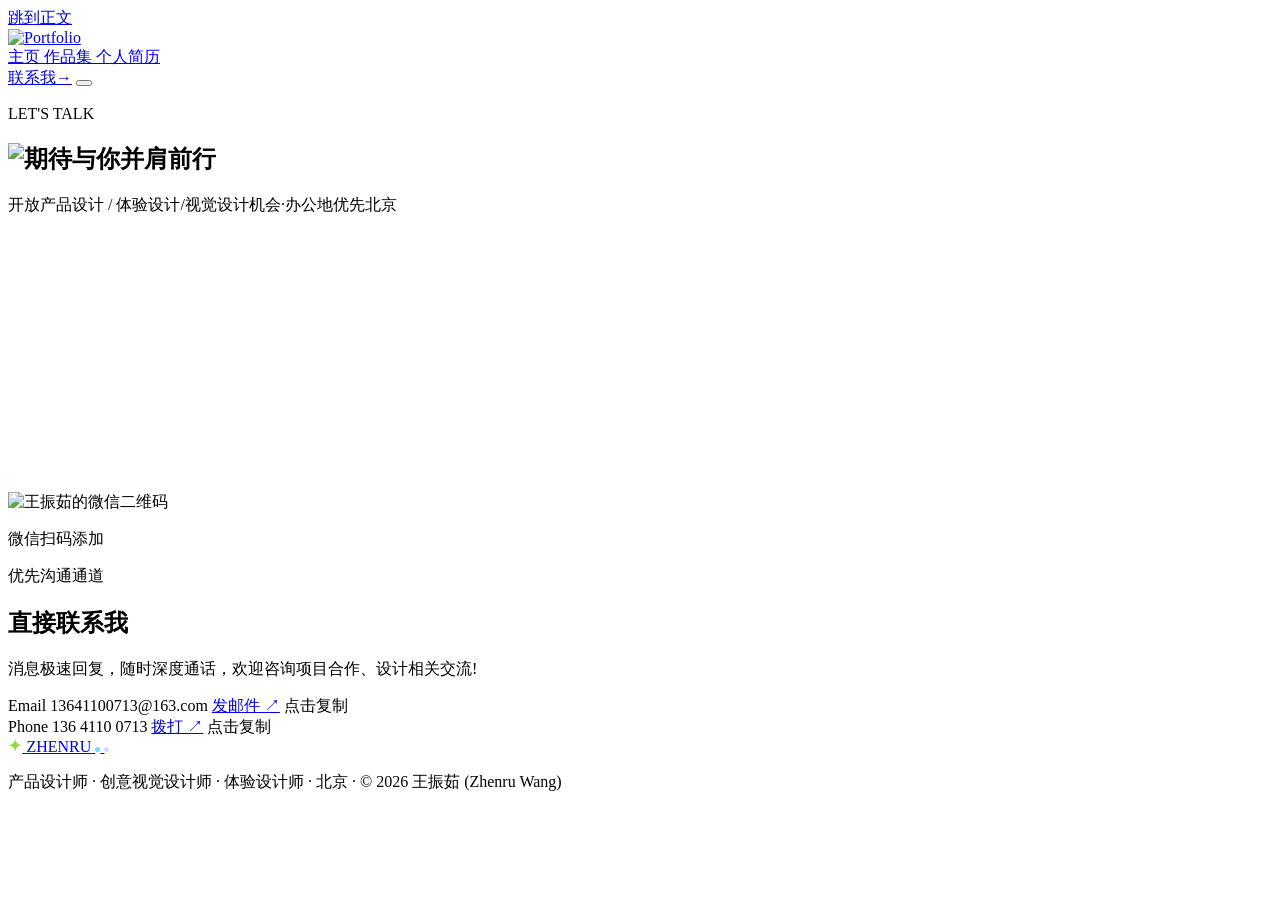
==== contact/index.html @ 7d630ce3 "Deploy personal portfolio site for GitHub Pages. Co-authored-by: 王振茹 <zhenruwang0713@users.noreply.g" ====
<!DOCTYPE html><html lang="zh-CN"> <head><meta charset="utf-8"><meta name="viewport" content="width=device-width, initial-scale=1"><title>联系我 · 王振茹 · 设计作品集</title><meta name="description" content="直接联系我 —— 开放产品设计 / 体验设计/视觉设计机会 · 办公地优先北京"><meta name="author" content="王振茹 (Zhenru Wang)"><meta name="theme-color" content="#0F2E2E"><link rel="canonical" href="https://example.github.io/-wzr-portfolio/contact/"><link rel="icon" type="image/svg+xml" href="/-wzr-portfolio/favicon.svg"><meta property="og:type" content="website"><meta property="og:locale" content="zh_CN"><meta property="og:title" content="联系我 · 王振茹 · 设计作品集"><meta property="og:description" content="直接联系我 —— 开放产品设计 / 体验设计/视觉设计机会 · 办公地优先北京"><meta property="og:url" content="https://example.github.io/-wzr-portfolio/contact/"><meta name="twitter:card" content="summary"><meta name="twitter:title" content="联系我 · 王振茹 · 设计作品集"><meta name="twitter:description" content="直接联系我 —— 开放产品设计 / 体验设计/视觉设计机会 · 办公地优先北京"><style>@font-face{font-family:'Plus Jakarta Sans';src:url('/-wzr-portfolio/fonts/plus-jakarta-sans-400.woff2') format('woff2');font-weight:400;font-style:normal;font-display:swap;}@font-face{font-family:'Plus Jakarta Sans';src:url('/-wzr-portfolio/fonts/plus-jakarta-sans-500.woff2') format('woff2');font-weight:500;font-style:normal;font-display:swap;}@font-face{font-family:'Plus Jakarta Sans';src:url('/-wzr-portfolio/fonts/plus-jakarta-sans-600.woff2') format('woff2');font-weight:600;font-style:normal;font-display:swap;}@font-face{font-family:'Plus Jakarta Sans';src:url('/-wzr-portfolio/fonts/plus-jakarta-sans-700.woff2') format('woff2');font-weight:700;font-style:normal;font-display:swap;}@font-face{font-family:'Noto Sans SC';src:url('/-wzr-portfolio/fonts/noto-sans-sc-400.woff2') format('woff2');font-weight:400;font-style:normal;font-display:swap;}@font-face{font-family:'Noto Sans SC';src:url('/-wzr-portfolio/fonts/noto-sans-sc-500.woff2') format('woff2');font-weight:500;font-style:normal;font-display:swap;}@font-face{font-family:'Noto Sans SC';src:url('/-wzr-portfolio/fonts/noto-sans-sc-600.woff2') format('woff2');font-weight:600;font-style:normal;font-display:swap;}@font-face{font-family:'Noto Sans SC';src:url('/-wzr-portfolio/fonts/noto-sans-sc-700.woff2') format('woff2');font-weight:700;font-style:normal;font-display:swap;}@font-face{font-family:'Fredoka';src:url('/-wzr-portfolio/fonts/fredoka-600.woff2') format('woff2');font-weight:600;font-style:normal;font-display:swap;}@font-face{font-family:'Fredoka';src:url('/-wzr-portfolio/fonts/fredoka-700.woff2') format('woff2');font-weight:700;font-style:normal;font-display:swap;}@font-face{font-family:'ZCOOL KuaiLe';src:url('/-wzr-portfolio/fonts/zcool-kuaile-400.woff2') format('woff2');font-weight:400;font-style:normal;font-display:swap;}@font-face{font-family:'Long Cang';src:url('/-wzr-portfolio/fonts/long-cang-400.woff2') format('woff2');font-weight:400;font-style:normal;font-display:swap;}</style><link rel="stylesheet" href="/-wzr-portfolio/_astro/contact.BLaqrDSW.css"></head> <body data-page="contact">  <a class="skip" href="#main">跳到正文</a> <header class="nav" id="top"> <div class="nav__inner"> <a class="nav__logo" href="/-wzr-portfolio/#home" aria-label="Portfolio · 回到主页"> <img src="/-wzr-portfolio/assets/logo-portfolio.svg" alt="Portfolio" width="169" height="46"> </a> <nav class="nav__links" aria-label="主导航"> <a href="/-wzr-portfolio/#home"> 主页 </a><a href="/-wzr-portfolio/#contents"> 作品集 </a><a href="/-wzr-portfolio/resume/"> 个人简历 </a> </nav> <a class="btn btn--lime nav__cta" href="/-wzr-portfolio/contact/"><span>联系我</span><span class="btn__arrow" aria-hidden="true">→</span></a> <button class="nav__toggle" type="button" aria-expanded="false" aria-controls="mobile-menu" aria-label="打开菜单"> <span></span><span></span> </button> </div> <div class="nav__mobile" id="mobile-menu" hidden> <a href="/-wzr-portfolio/#home">主页</a><a href="/-wzr-portfolio/#contents">作品集</a><a href="/-wzr-portfolio/resume/">个人简历</a> <a href="/-wzr-portfolio/contact/" class="nav__mobile-cta">联系我 →</a> </div> </header> <main id="main">  <section class="aurora contact contact-page" aria-labelledby="contact-title"> <div class="wrap center contact-page__head"> <p class="eyebrow eyebrow--caps">LET&#39;S TALK</p> <h1 class="lettering lettering--together lettering--cjk lettering--img"><img src="/-wzr-portfolio/assets/title-lets-talk.svg" alt="期待与你并肩前行" class="lettering__img" width="516" height="240" decoding="async"></h1> <p class="closing__note">开放产品设计 / 体验设计/视觉设计机会<span class="sep-dot">·</span>办公地优先北京</p> </div> <div class="wrap contact__grid"> <div class="qr-card" id="qr"> <span class="qr-card__bubble qr-card__bubble--a" aria-hidden="true"></span> <span class="qr-card__bubble qr-card__bubble--b" aria-hidden="true"></span> <span class="deco-layer" aria-hidden="true"><svg class="deco px" style="left:86%;top:5%;width:16em;height:16em;color:#ffffff;transform:rotate(0deg)" viewBox="0 0 100 100" aria-hidden="true" focusable="false">   <path d="M50 2 C54 34 66 46 98 50 C66 54 54 66 50 98 C46 66 34 54 2 50 C34 46 46 34 50 2Z" fill="currentColor"></path>    </svg></span> <div class="qr-card__code has-img"> <img src="/-wzr-portfolio/assets/wechat-qr.png" alt="王振茹的微信二维码" width="193" height="193" loading="lazy"> </div> <p class="qr-card__title">微信扫码添加</p> <p class="qr-card__note">优先沟通通道</p> </div> <div class="contact-card"> <h2 id="contact-title">直接联系我</h2> <p class="contact-card__desc">消息极速回复，随时深度通话，欢迎咨询项目合作、设计相关交流!</p> <div class="contact-row contact-row--email" role="button" tabindex="0" data-copy="13641100713@163.com" data-toast="已复制邮箱" aria-label="复制邮箱 13641100713@163.com"> <span class="contact-row__label">Email</span> <span class="contact-row__value">13641100713@163.com</span> <a class="contact-row__alt" href="mailto:13641100713@163.com" aria-label="用邮件 App 发邮件">发邮件 ↗</a> <span class="contact-row__hint" aria-hidden="true">点击复制</span> </div> <div class="contact-row contact-row--phone" role="button" tabindex="0" data-copy="136 4110 0713" data-toast="已复制电话" aria-label="复制电话 136 4110 0713"> <span class="contact-row__label">Phone</span> <span class="contact-row__value">136 4110 0713</span> <a class="contact-row__alt" href="tel:13641100713" aria-label="拨打电话">拨打 ↗</a> <span class="contact-row__hint" aria-hidden="true">点击复制</span> </div> </div> </div> </section>  </main> <footer class="footer"> <div class="wrap footer__inner"> <a class="footer__brand" href="#top" data-top aria-label="回到顶部"> <svg class="deco deco--inline" style="width:0.9em;height:0.9em;color:#8EDC3A;transform:rotate(0deg)" viewBox="0 0 100 100" aria-hidden="true" focusable="false">   <path d="M50 2 C54 34 66 46 98 50 C66 54 54 66 50 98 C46 66 34 54 2 50 C34 46 46 34 50 2Z" fill="currentColor"></path>    </svg> <span>ZHENRU</span> <svg class="deco deco--inline" style="width:0.32em;height:0.32em;color:#6FE0F0;transform:rotate(0deg)" viewBox="0 0 100 100" aria-hidden="true" focusable="false">      <circle cx="50" cy="50" r="50" fill="currentColor"></circle> </svg> <svg class="deco deco--inline" style="width:0.32em;height:0.32em;color:#C6E0FF;transform:rotate(0deg)" viewBox="0 0 100 100" aria-hidden="true" focusable="false">      <circle cx="50" cy="50" r="50" fill="currentColor"></circle> </svg> </a> <p class="footer__roles">产品设计师 · 创意视觉设计师 · 体验设计师 · 北京 · © 2026 王振茹 (Zhenru Wang)</p> </div> </footer> <div class="toast" role="status" aria-live="polite" hidden>即将上线，敬请期待 ✦</div> <script type="module" src="/-wzr-portfolio/_astro/Page.astro_astro_type_script_index_0_lang.DzHEGkLb.js"></script>  </body></html>
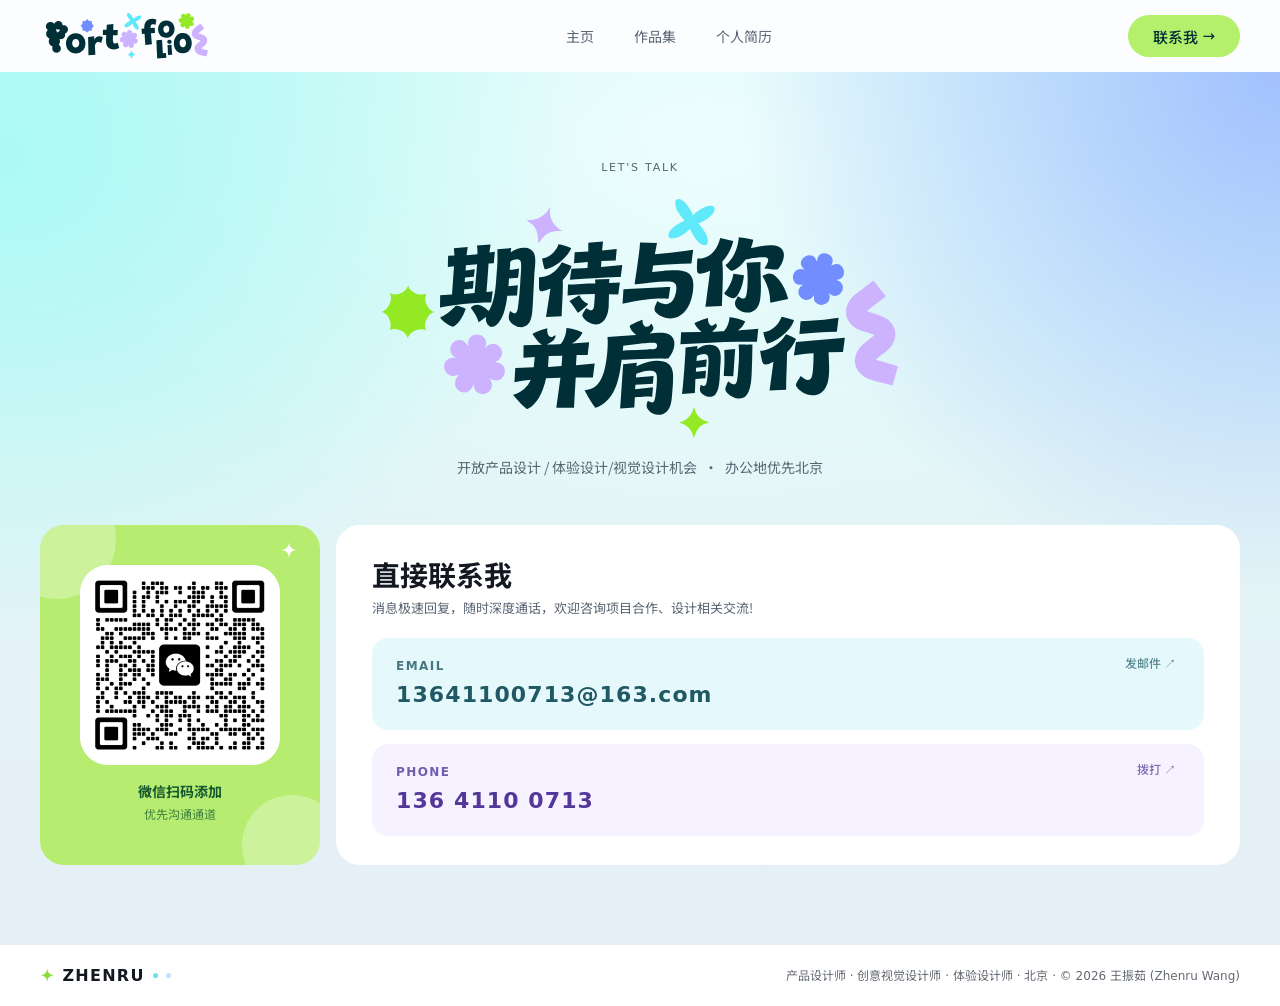
==== commit 39cc7b12: "Use relative links so the site opens at a domain root and on GitHub Pages. The pages were rooted at " ====
--- a/contact/index.html
+++ b/contact/index.html
@@ -1 +1,2 @@
-<!DOCTYPE html><html lang="zh-CN"> <head><meta charset="utf-8"><meta name="viewport" content="width=device-width, initial-scale=1"><title>联系我 · 王振茹 · 设计作品集</title><meta name="description" content="直接联系我 —— 开放产品设计 / 体验设计/视觉设计机会 · 办公地优先北京"><meta name="author" content="王振茹 (Zhenru Wang)"><meta name="theme-color" content="#0F2E2E"><link rel="canonical" href="https://example.github.io/-wzr-portfolio/contact/"><link rel="icon" type="image/svg+xml" href="/-wzr-portfolio/favicon.svg"><meta property="og:type" content="website"><meta property="og:locale" content="zh_CN"><meta property="og:title" content="联系我 · 王振茹 · 设计作品集"><meta property="og:description" content="直接联系我 —— 开放产品设计 / 体验设计/视觉设计机会 · 办公地优先北京"><meta property="og:url" content="https://example.github.io/-wzr-portfolio/contact/"><meta name="twitter:card" content="summary"><meta name="twitter:title" content="联系我 · 王振茹 · 设计作品集"><meta name="twitter:description" content="直接联系我 —— 开放产品设计 / 体验设计/视觉设计机会 · 办公地优先北京"><style>@font-face{font-family:'Plus Jakarta Sans';src:url('/-wzr-portfolio/fonts/plus-jakarta-sans-400.woff2') format('woff2');font-weight:400;font-style:normal;font-display:swap;}@font-face{font-family:'Plus Jakarta Sans';src:url('/-wzr-portfolio/fonts/plus-jakarta-sans-500.woff2') format('woff2');font-weight:500;font-style:normal;font-display:swap;}@font-face{font-family:'Plus Jakarta Sans';src:url('/-wzr-portfolio/fonts/plus-jakarta-sans-600.woff2') format('woff2');font-weight:600;font-style:normal;font-display:swap;}@font-face{font-family:'Plus Jakarta Sans';src:url('/-wzr-portfolio/fonts/plus-jakarta-sans-700.woff2') format('woff2');font-weight:700;font-style:normal;font-display:swap;}@font-face{font-family:'Noto Sans SC';src:url('/-wzr-portfolio/fonts/noto-sans-sc-400.woff2') format('woff2');font-weight:400;font-style:normal;font-display:swap;}@font-face{font-family:'Noto Sans SC';src:url('/-wzr-portfolio/fonts/noto-sans-sc-500.woff2') format('woff2');font-weight:500;font-style:normal;font-display:swap;}@font-face{font-family:'Noto Sans SC';src:url('/-wzr-portfolio/fonts/noto-sans-sc-600.woff2') format('woff2');font-weight:600;font-style:normal;font-display:swap;}@font-face{font-family:'Noto Sans SC';src:url('/-wzr-portfolio/fonts/noto-sans-sc-700.woff2') format('woff2');font-weight:700;font-style:normal;font-display:swap;}@font-face{font-family:'Fredoka';src:url('/-wzr-portfolio/fonts/fredoka-600.woff2') format('woff2');font-weight:600;font-style:normal;font-display:swap;}@font-face{font-family:'Fredoka';src:url('/-wzr-portfolio/fonts/fredoka-700.woff2') format('woff2');font-weight:700;font-style:normal;font-display:swap;}@font-face{font-family:'ZCOOL KuaiLe';src:url('/-wzr-portfolio/fonts/zcool-kuaile-400.woff2') format('woff2');font-weight:400;font-style:normal;font-display:swap;}@font-face{font-family:'Long Cang';src:url('/-wzr-portfolio/fonts/long-cang-400.woff2') format('woff2');font-weight:400;font-style:normal;font-display:swap;}</style><link rel="stylesheet" href="/-wzr-portfolio/_astro/contact.BLaqrDSW.css"></head> <body data-page="contact">  <a class="skip" href="#main">跳到正文</a> <header class="nav" id="top"> <div class="nav__inner"> <a class="nav__logo" href="/-wzr-portfolio/#home" aria-label="Portfolio · 回到主页"> <img src="/-wzr-portfolio/assets/logo-portfolio.svg" alt="Portfolio" width="169" height="46"> </a> <nav class="nav__links" aria-label="主导航"> <a href="/-wzr-portfolio/#home"> 主页 </a><a href="/-wzr-portfolio/#contents"> 作品集 </a><a href="/-wzr-portfolio/resume/"> 个人简历 </a> </nav> <a class="btn btn--lime nav__cta" href="/-wzr-portfolio/contact/"><span>联系我</span><span class="btn__arrow" aria-hidden="true">→</span></a> <button class="nav__toggle" type="button" aria-expanded="false" aria-controls="mobile-menu" aria-label="打开菜单"> <span></span><span></span> </button> </div> <div class="nav__mobile" id="mobile-menu" hidden> <a href="/-wzr-portfolio/#home">主页</a><a href="/-wzr-portfolio/#contents">作品集</a><a href="/-wzr-portfolio/resume/">个人简历</a> <a href="/-wzr-portfolio/contact/" class="nav__mobile-cta">联系我 →</a> </div> </header> <main id="main">  <section class="aurora contact contact-page" aria-labelledby="contact-title"> <div class="wrap center contact-page__head"> <p class="eyebrow eyebrow--caps">LET&#39;S TALK</p> <h1 class="lettering lettering--together lettering--cjk lettering--img"><img src="/-wzr-portfolio/assets/title-lets-talk.svg" alt="期待与你并肩前行" class="lettering__img" width="516" height="240" decoding="async"></h1> <p class="closing__note">开放产品设计 / 体验设计/视觉设计机会<span class="sep-dot">·</span>办公地优先北京</p> </div> <div class="wrap contact__grid"> <div class="qr-card" id="qr"> <span class="qr-card__bubble qr-card__bubble--a" aria-hidden="true"></span> <span class="qr-card__bubble qr-card__bubble--b" aria-hidden="true"></span> <span class="deco-layer" aria-hidden="true"><svg class="deco px" style="left:86%;top:5%;width:16em;height:16em;color:#ffffff;transform:rotate(0deg)" viewBox="0 0 100 100" aria-hidden="true" focusable="false">   <path d="M50 2 C54 34 66 46 98 50 C66 54 54 66 50 98 C46 66 34 54 2 50 C34 46 46 34 50 2Z" fill="currentColor"></path>    </svg></span> <div class="qr-card__code has-img"> <img src="/-wzr-portfolio/assets/wechat-qr.png" alt="王振茹的微信二维码" width="193" height="193" loading="lazy"> </div> <p class="qr-card__title">微信扫码添加</p> <p class="qr-card__note">优先沟通通道</p> </div> <div class="contact-card"> <h2 id="contact-title">直接联系我</h2> <p class="contact-card__desc">消息极速回复，随时深度通话，欢迎咨询项目合作、设计相关交流!</p> <div class="contact-row contact-row--email" role="button" tabindex="0" data-copy="13641100713@163.com" data-toast="已复制邮箱" aria-label="复制邮箱 13641100713@163.com"> <span class="contact-row__label">Email</span> <span class="contact-row__value">13641100713@163.com</span> <a class="contact-row__alt" href="mailto:13641100713@163.com" aria-label="用邮件 App 发邮件">发邮件 ↗</a> <span class="contact-row__hint" aria-hidden="true">点击复制</span> </div> <div class="contact-row contact-row--phone" role="button" tabindex="0" data-copy="136 4110 0713" data-toast="已复制电话" aria-label="复制电话 136 4110 0713"> <span class="contact-row__label">Phone</span> <span class="contact-row__value">136 4110 0713</span> <a class="contact-row__alt" href="tel:13641100713" aria-label="拨打电话">拨打 ↗</a> <span class="contact-row__hint" aria-hidden="true">点击复制</span> </div> </div> </div> </section>  </main> <footer class="footer"> <div class="wrap footer__inner"> <a class="footer__brand" href="#top" data-top aria-label="回到顶部"> <svg class="deco deco--inline" style="width:0.9em;height:0.9em;color:#8EDC3A;transform:rotate(0deg)" viewBox="0 0 100 100" aria-hidden="true" focusable="false">   <path d="M50 2 C54 34 66 46 98 50 C66 54 54 66 50 98 C46 66 34 54 2 50 C34 46 46 34 50 2Z" fill="currentColor"></path>    </svg> <span>ZHENRU</span> <svg class="deco deco--inline" style="width:0.32em;height:0.32em;color:#6FE0F0;transform:rotate(0deg)" viewBox="0 0 100 100" aria-hidden="true" focusable="false">      <circle cx="50" cy="50" r="50" fill="currentColor"></circle> </svg> <svg class="deco deco--inline" style="width:0.32em;height:0.32em;color:#C6E0FF;transform:rotate(0deg)" viewBox="0 0 100 100" aria-hidden="true" focusable="false">      <circle cx="50" cy="50" r="50" fill="currentColor"></circle> </svg> </a> <p class="footer__roles">产品设计师 · 创意视觉设计师 · 体验设计师 · 北京 · © 2026 王振茹 (Zhenru Wang)</p> </div> </footer> <div class="toast" role="status" aria-live="polite" hidden>即将上线，敬请期待 ✦</div> <script type="module" src="/-wzr-portfolio/_astro/Page.astro_astro_type_script_index_0_lang.DzHEGkLb.js"></script>  </body></html>+<!DOCTYPE html><html lang="zh-CN"> <head><meta charset="utf-8"><meta name="viewport" content="width=device-width, initial-scale=1"><title>联系我 · 王振茹 · 设计作品集</title><meta name="description" content="直接联系我 —— 开放产品设计 / 体验设计/视觉设计机会 · 办公地优先北京"><meta name="author" content="王振茹 (Zhenru Wang)"><meta name="theme-color" content="#0F2E2E"><link rel="canonical" href="https://example.github.io/-wzr-portfolio/contact/"><link rel="icon" type="image/svg+xml" href="../favicon.svg"><meta property="og:type" content="website"><meta property="og:locale" content="zh_CN"><meta property="og:title" content="联系我 · 王振茹 · 设计作品集"><meta property="og:description" content="直接联系我 —— 开放产品设计 / 体验设计/视觉设计机会 · 办公地优先北京"><meta property="og:url" content="https://example.github.io/-wzr-portfolio/contact/"><meta name="twitter:card" content="summary"><meta name="twitter:title" content="联系我 · 王振茹 · 设计作品集"><meta name="twitter:description" content="直接联系我 —— 开放产品设计 / 体验设计/视觉设计机会 · 办公地优先北京"><style>@font-face{font-family:'Plus Jakarta Sans';src:url('../fonts/plus-jakarta-sans-400.woff2') format('woff2');font-weight:400;font-style:normal;font-display:swap;}@font-face{font-family:'Plus Jakarta Sans';src:url('../fonts/plus-jakarta-sans-500.woff2') format('woff2');font-weight:500;font-style:normal;font-display:swap;}@font-face{font-family:'Plus Jakarta Sans';src:url('../fonts/plus-jakarta-sans-600.woff2') format('woff2');font-weight:600;font-style:normal;font-display:swap;}@font-face{font-family:'Plus Jakarta Sans';src:url('../fonts/plus-jakarta-sans-700.woff2') format('woff2');font-weight:700;font-style:normal;font-display:swap;}@font-face{font-family:'Noto Sans SC';src:url('../fonts/noto-sans-sc-400.woff2') format('woff2');font-weight:400;font-style:normal;font-display:swap;}@font-face{font-family:'Noto Sans SC';src:url('../fonts/noto-sans-sc-500.woff2') format('woff2');font-weight:500;font-style:normal;font-display:swap;}@font-face{font-family:'Noto Sans SC';src:url('../fonts/noto-sans-sc-600.woff2') format('woff2');font-weight:600;font-style:normal;font-display:swap;}@font-face{font-family:'Noto Sans SC';src:url('../fonts/noto-sans-sc-700.woff2') format('woff2');font-weight:700;font-style:normal;font-display:swap;}@font-face{font-family:'Fredoka';src:url('../fonts/fredoka-600.woff2') format('woff2');font-weight:600;font-style:normal;font-display:swap;}@font-face{font-family:'Fredoka';src:url('../fonts/fredoka-700.woff2') format('woff2');font-weight:700;font-style:normal;font-display:swap;}@font-face{font-family:'ZCOOL KuaiLe';src:url('../fonts/zcool-kuaile-400.woff2') format('woff2');font-weight:400;font-style:normal;font-display:swap;}@font-face{font-family:'Long Cang';src:url('../fonts/long-cang-400.woff2') format('woff2');font-weight:400;font-style:normal;font-display:swap;}</style><link rel="stylesheet" href="../_astro/contact.BLaqrDSW.css"></head> <body data-page="contact">  <a class="skip" href="#main">跳到正文</a> <header class="nav" id="top"> <div class="nav__inner"> <a class="nav__logo" href="../#home" aria-label="Portfolio · 回到主页"> <img src="../assets/logo-portfolio.svg" alt="Portfolio" width="169" height="46"> </a> <nav class="nav__links" aria-label="主导航"> <a href="../#home"> 主页 </a><a href="../#contents"> 作品集 </a><a href="../resume/"> 个人简历 </a> </nav> <a class="btn btn--lime nav__cta" href="../contact/"><span>联系我</span><span class="btn__arrow" aria-hidden="true">→</span></a> <button class="nav__toggle" type="button" aria-expanded="false" aria-controls="mobile-menu" aria-label="打开菜单"> <span></span><span></span> </button> </div> <div class="nav__mobile" id="mobile-menu" hidden> <a href="../#home">主页</a><a href="../#contents">作品集</a><a href="../resume/">个人简历</a> <a href="../contact/" class="nav__mobile-cta">联系我 →</a> </div> </header> <main id="main">  <section class="aurora contact contact-page" aria-labelledby="contact-title"> <div class="wrap center contact-page__head"> <p class="eyebrow eyebrow--caps">LET&#39;S TALK</p> <h1 class="lettering lettering--together lettering--cjk lettering--img"><img src="../assets/title-lets-talk.svg" alt="期待与你并肩前行" class="lettering__img" width="516" height="240" decoding="async"></h1> <p class="closing__note">开放产品设计 / 体验设计/视觉设计机会<span class="sep-dot">·</span>办公地优先北京</p> </div> <div class="wrap contact__grid"> <div class="qr-card" id="qr"> <span class="qr-card__bubble qr-card__bubble--a" aria-hidden="true"></span> <span class="qr-card__bubble qr-card__bubble--b" aria-hidden="true"></span> <span class="deco-layer" aria-hidden="true"><svg class="deco px" style="left:86%;top:5%;width:16em;height:16em;color:#ffffff;transform:rotate(0deg)" viewBox="0 0 100 100" aria-hidden="true" focusable="false">   <path d="M50 2 C54 34 66 46 98 50 C66 54 54 66 50 98 C46 66 34 54 2 50 C34 46 46 34 50 2Z" fill="currentColor"></path>    </svg></span> <div class="qr-card__code has-img"> <img src="../assets/wechat-qr.png" alt="王振茹的微信二维码" width="193" height="193" loading="lazy"> </div> <p class="qr-card__title">微信扫码添加</p> <p class="qr-card__note">优先沟通通道</p> </div> <div class="contact-card"> <h2 id="contact-title">直接联系我</h2> <p class="contact-card__desc">消息极速回复，随时深度通话，欢迎咨询项目合作、设计相关交流!</p> <div class="contact-row contact-row--email" role="button" tabindex="0" data-copy="13641100713@163.com" data-toast="已复制邮箱" aria-label="复制邮箱 13641100713@163.com"> <span class="contact-row__label">Email</span> <span class="contact-row__value">13641100713@163.com</span> <a class="contact-row__alt" href="mailto:13641100713@163.com" aria-label="用邮件 App 发邮件">发邮件 ↗</a> <span class="contact-row__hint" aria-hidden="true">点击复制</span> </div> <div class="contact-row contact-row--phone" role="button" tabindex="0" data-copy="136 4110 0713" data-toast="已复制电话" aria-label="复制电话 136 4110 0713"> <span class="contact-row__label">Phone</span> <span class="contact-row__value">136 4110 0713</span> <a class="contact-row__alt" href="tel:13641100713" aria-label="拨打电话">拨打 ↗</a> <span class="contact-row__hint" aria-hidden="true">点击复制</span> </div> </div> </div> </section>  </main> <footer class="footer"> <div class="wrap footer__inner"> <a class="footer__brand" href="#top" data-top aria-label="回到顶部"> <svg class="deco deco--inline" style="width:0.9em;height:0.9em;color:#8EDC3A;transform:rotate(0deg)" viewBox="0 0 100 100" aria-hidden="true" focusable="false">   <path d="M50 2 C54 34 66 46 98 50 C66 54 54 66 50 98 C46 66 34 54 2 50 C34 46 46 34 50 2Z" fill="currentColor"></path>    </svg> <span>ZHENRU</span> <svg class="deco deco--inline" style="width:0.32em;height:0.32em;color:#6FE0F0;transform:rotate(0deg)" viewBox="0 0 100 100" aria-hidden="true" focusable="false">      <circle cx="50" cy="50" r="50" fill="currentColor"></circle> </svg> <svg class="deco deco--inline" style="width:0.32em;height:0.32em;color:#C6E0FF;transform:rotate(0deg)" viewBox="0 0 100 100" aria-hidden="true" focusable="false">      <circle cx="50" cy="50" r="50" fill="currentColor"></circle> </svg> </a> <p class="footer__roles">产品设计师 · 创意视觉设计师 · 体验设计师 · 北京 · © 2026 王振茹 (Zhenru Wang)</p> </div> </footer> <div class="toast" role="status" aria-live="polite" hidden>即将上线，敬请期待 ✦</div> <script type="module" src="../_astro/Page.astro_astro_type_script_index_0_lang.DzHEGkLb.js"></script>  <script data-goatcounter="https://zhenru.goatcounter.com/count"
+        async src="//gc.zgo.at/count.js"></script></body></html>
--- a/_astro/contact.BLaqrDSW.css
+++ b/_astro/contact.BLaqrDSW.css
@@ -0,0 +1 @@
+:root{--ink: #002f37;--heading: #141820;--title: #1c2430;--text-2: #5a6573;--text-3: #646a73;--lime: #b4f06c;--lime-hover: #a6e85a;--blue: #718dff;--cyan: #60e9fb;--purple: #d9c5ff;--mint: #d1f8e8;--bg: #f3f7fb;--wrap: 1200px;--gutter: 40px;--radius-lg: 24px;--radius: 20px;--font-latin: "Plus Jakarta Sans", system-ui, sans-serif;--font-cjk: "Noto Sans SC", "PingFang SC", "Hiragino Sans GB", "Noto Sans CJK SC", "Microsoft YaHei", sans-serif;--font-sans: var(--font-latin), var(--font-cjk);--font-display: "Fredoka", "Baloo 2", var(--font-latin);--font-display-cjk: "ZCOOL KuaiLe", var(--font-cjk);--font-hand: "AaZhuiFengShouJi", "Long Cang", "Kaiti SC", "STKaiti", "KaiTi", cursive;--shadow: 0 1px 2px rgba(20, 24, 32, .03), 0 8px 24px rgba(20, 24, 32, .04);--nav-h: 72px}*,*:before,*:after{box-sizing:border-box}html{scroll-behavior:smooth;scroll-padding-top:calc(var(--nav-h) - 1px);-webkit-text-size-adjust:100%}body{margin:0;font-family:var(--font-sans);color:var(--title);background:var(--bg);line-height:1.5;-webkit-font-smoothing:antialiased;text-rendering:optimizeLegibility}img{max-width:100%;height:auto;display:block}h1,h2,h3,p{margin:0}a{color:inherit;text-decoration:none}ul,ol{list-style:none;margin:0;padding:0}button{font:inherit;color:inherit}:focus-visible{outline:2px solid var(--blue);outline-offset:3px;border-radius:8px}.sr-only{position:absolute;width:1px;height:1px;padding:0;margin:-1px;overflow:hidden;clip:rect(0 0 0 0);white-space:nowrap;border:0}@keyframes page-in{0%{opacity:0}to{opacity:1}}main{animation:page-in .24s ease-out both}.deco,.deco-layer,.hero__swoosh,.qr-card__bubble,.cta-banner__blob,.cat-hero__circle,.cover-card__circle{pointer-events:none}@media(prefers-reduced-motion:reduce){html{scroll-behavior:auto}*,*:before,*:after{animation:none!important;transition:none!important}}.skip{position:absolute;left:-999px;top:8px;z-index:100;background:var(--ink);color:#fff;padding:8px 14px;border-radius:999px}.skip:focus{left:12px}.wrap{width:100%;max-width:calc(var(--wrap) + var(--gutter) * 2);margin:0 auto;padding:0 var(--gutter)}.center{text-align:center}.sep-dot{display:inline-block;margin:0 .5em}.eyebrow{font-size:12px;line-height:18px;font-weight:500;color:var(--text-3);margin-bottom:8px}.eyebrow--caps{letter-spacing:.16em;text-transform:uppercase;font-size:11px;color:var(--text-2)}.sec-sub{font-family:var(--font-cjk);font-size:13px;line-height:20px;color:#6f7087;margin-top:4px;white-space:pre-wrap}.plain-title{font-size:28px;line-height:36px;font-weight:500;color:#1f1c29}.btn{display:inline-flex;align-items:center;justify-content:center;gap:6px;height:42px;padding:12px 24px;border-radius:999px;border:1px solid transparent;font:500 15px/1 var(--font-cjk);white-space:nowrap;cursor:pointer;transition:transform .16s ease-out,box-shadow .16s ease-out,background-color .16s ease-out,border-color .16s ease-out}.btn:hover{transform:translateY(-2px)}.btn:active{transform:translateY(1px);transition-duration:80ms;transition-timing-function:ease-in}.btn:disabled,.btn[aria-disabled=true]{opacity:.55;cursor:default;transform:none}.btn__arrow{transition:transform .16s ease-out;font-family:var(--font-latin)}.btn:hover .btn__arrow{transform:translate(3px)}.btn--lime{background:var(--lime);color:var(--ink)}.btn--lime:hover{background:var(--lime-hover);box-shadow:0 8px 20px #8cd23c59}.btn--dark{background:var(--ink);color:#fff}.btn--dark:hover{background:#002b32;box-shadow:0 10px 22px #002f3740}.btn--white{background:#fff;color:var(--ink);border-color:#e3e8ee}.btn--white:hover{background:#f4f6f8}.btn--outline{background:#ffffffb3;color:var(--ink);border-color:#d6dde3}.btn--outline:hover{background:#fff;border-color:var(--ink)}.deco{position:absolute;pointer-events:none;display:block;overflow:visible}.deco--inline{position:static;display:inline-block;vertical-align:middle}.deco-layer{position:absolute;inset:0;font-size:1px;pointer-events:none}.lettering{margin:0;line-height:1;color:var(--ink);font-weight:400}.lettering__img{max-width:100%;height:auto}.lettering__box{position:relative;display:inline-block}.lettering__line{display:block;white-space:nowrap}.lettering__ch{display:inline-block}.lettering--latin .lettering__box{font-family:var(--font-display);font-weight:700;letter-spacing:-.01em}.lettering--cjk .lettering__box{font-family:var(--font-display-cjk);-webkit-text-stroke:.03em var(--ink);paint-order:stroke fill;letter-spacing:.02em}.lettering--hello,.lettering--resume,.lettering--contents,.lettering--qa{font-size:76px}.lettering--hero{font-size:clamp(58px,10.6vw,154px)}.lettering--together{font-size:clamp(50px,6.2vw,90px)}.lettering--together .lettering__line{line-height:1.08}.lettering--together .lettering__line:nth-child(2){padding-left:.6em}.lettering--img.lettering--hero,.lettering--img.lettering--together{display:flex;justify-content:center}.nav{position:sticky;top:0;z-index:50;background:#ffffffb8;backdrop-filter:saturate(160%) blur(16px);-webkit-backdrop-filter:saturate(160%) blur(16px);transition:box-shadow .25s ease,background-color .25s}.nav--scrolled{background:#ffffffeb;box-shadow:0 1px #e3e8ee}.nav__inner{height:var(--nav-h);max-width:calc(var(--wrap) + var(--gutter) * 2);margin:0 auto;padding:0 var(--gutter);display:flex;justify-content:space-between;align-items:center}.nav__logo{flex:none;display:inline-flex;align-items:center}.nav__logo img{width:169px;height:auto}.logo-text{position:relative;font-family:var(--font-display);font-weight:700;font-size:28px;line-height:1;color:var(--ink);padding-right:10px}.nav__links{display:flex;gap:40px;font:400 14px/20px var(--font-cjk);color:var(--text-2)}.nav__links a{position:relative;padding:6px 0;transition:color .16s ease-out}.nav__links a:hover{color:var(--heading)}.nav__links a.is-active{color:var(--heading);font-weight:600}.nav__links a:after{content:"";position:absolute;left:20%;right:20%;bottom:-2px;height:2px;border-radius:2px;background:var(--lime);opacity:0;transition:opacity .16s ease-out}.nav__links a:hover:after,.nav__links a.is-active:after{opacity:1}.nav__cta{flex:none;gap:4px}.nav__toggle{display:none;flex:none;width:42px;height:42px;border:0;border-radius:999px;background:var(--lime);cursor:pointer;position:relative}.nav__toggle span{position:absolute;left:13px;right:13px;height:2px;background:var(--ink);border-radius:2px;transition:transform .2s,top .2s}.nav__toggle span:first-child{top:16px}.nav__toggle span:last-child{top:24px}.nav__toggle[aria-expanded=true] span:first-child{top:20px;transform:rotate(45deg)}.nav__toggle[aria-expanded=true] span:last-child{top:20px;transform:rotate(-45deg)}.nav__mobile{display:grid;gap:4px;padding:8px 20px 20px}.nav__mobile[hidden]{display:none}.nav__mobile a{padding:12px 4px;font-size:16px;border-bottom:1px solid rgba(20,24,32,.06)}.nav__mobile-cta{margin-top:8px;text-align:center;background:var(--lime);color:var(--ink);border-radius:999px;font-weight:500;border:0!important}.hero{position:relative;overflow:hidden;min-height:828px;display:flex;flex-direction:column;align-items:center;padding:175px var(--gutter) 120px;background:radial-gradient(60% 55% at 50% 66%,#fffffffa,#ffffffbf,#fff0 70%),radial-gradient(48% 60% at 0% 0%,#86fefe,#86fefe00),radial-gradient(45% 55% at 0% 100%,#759bff,#759bff00),radial-gradient(50% 70% at 100% 15%,#b7fddd,#b7fddd00),radial-gradient(55% 60% at 100% 100%,#d6ffce,#d6ffce00),linear-gradient(120deg,#b8f6fb,#e8fbf7,#e2fbd5)}.hero.hero--bg{background-color:#f4fefe;background-position:center top;background-size:cover;background-repeat:no-repeat}.hero--bg .hero__swoosh{display:none}.hero__swoosh{position:absolute;inset:0;width:100%;height:100%;pointer-events:none}.hero__swoosh path{fill:none;stroke:#ffffff52;stroke-width:110;stroke-linecap:round}.hero__content{position:relative;width:100%;text-align:center;display:flex;flex-direction:column;align-items:center}.hero__tagline{margin-top:22px;font:500 18px/26px var(--font-cjk);color:var(--text-2)}.hero__tagline .sep{margin:0 10px}.hero__meta{margin-top:20px;font:400 13px/20px var(--font-sans);color:#72788a;letter-spacing:.04em}.hero__actions{margin-top:57px;display:flex;gap:16px;flex-wrap:wrap;justify-content:center}.hero__actions .btn{min-width:108px}.hero__corner{position:absolute;bottom:44px;font:500 12px/16px var(--font-latin);color:#595e73;margin:0}.hero__corner--l{left:48px}.hero__corner--r{right:48px}.about{background:#f0f7fb;padding:104px 0 107px}.about__grid{display:grid;grid-template-columns:428px 1fr 403px;gap:24px;align-items:center}.about__intro .lettering{margin:2px 0 28px}.about__intro .lettering__img{width:169px}.about__hand{font-family:var(--font-hand);font-size:16px;line-height:28px;color:#6b7280;letter-spacing:.04em;max-width:428px}.about__photo{position:relative;justify-self:center;width:280px;height:280px;display:grid;place-items:center}.about__photo--framed{width:300px;height:auto}.about__photo--framed img{width:300px;transition:transform .35s ease}.about__photo--framed:hover img{transform:rotate(-2deg) scale(1.02)}.about__frame{width:240px;height:240px;border-radius:54px;padding:12px;transform:rotate(5.47deg);background:linear-gradient(145deg,#e2d2ff,#c9b0fb);box-shadow:0 18px 40px #a078e638;transition:transform .35s ease}.about__photo:hover .about__frame{transform:rotate(2deg) scale(1.02)}.about__frame img,.portrait-ph{width:100%;height:100%;object-fit:cover;border-radius:44px}.portrait-ph{background:linear-gradient(160deg,#fbf8ff,#ece4fd);display:grid;place-items:center;position:relative;overflow:hidden}.portrait-ph svg{position:absolute;bottom:0;width:78%;fill:#d9cbf7}.portrait-ph span{position:absolute;top:14px;font-size:11px;color:#9d8bc9;letter-spacing:.1em}.about__list{display:grid;gap:60px}.about__list li:before{content:"";display:block;width:46px;height:6px;border-radius:3px;background:var(--purple);margin-bottom:8px}.about__list li.accent--mint:before{background:var(--mint)}.about__list li.accent--lime:before{background:var(--lime)}.about__list li.accent--cyan:before{background:#bdf4fb}.about__list li.accent--blue:before{background:#b6d4fe}.about__list h3{font:600 18px/26px var(--font-sans);color:var(--title);margin-bottom:4px}.about__list p{font-size:14px;line-height:22px;color:var(--text-3)}.aurora{position:relative;background:radial-gradient(42% 60% at 100% 0%,#a0befff2,#a0beff00),radial-gradient(45% 55% at 0% 10%,#aafaf5f2,#aafaf500),radial-gradient(50% 50% at 55% 8%,#eefdfd,#eefdfd00),linear-gradient(180deg,#c8f8f5,#e2f5f6 45%,#e6eef6)}.sec-head{display:flex;align-items:flex-end;justify-content:space-between;gap:24px;margin-bottom:47px}.sec-head .btn{margin-bottom:28px}.resume{padding:80px 0 97px}.resume .lettering__img{width:291px}.resume__list{display:grid;gap:16px}.resume-card{display:grid;grid-template-columns:104px 1fr;gap:24px;align-items:start;padding:28px;border-radius:24px;background:#fffffff2;box-shadow:inset 0 0 0 1px #ffffffe6,0 1px 2px #14182005;backdrop-filter:blur(20px);-webkit-backdrop-filter:blur(20px);transition:transform .16s ease-out,box-shadow .16s ease-out,background-color .16s ease-out}.resume__list>li{scroll-margin-top:calc(var(--nav-h) + 16px)}.resume-card:hover{transform:translateY(-2px);background:#fff;box-shadow:inset 0 0 0 1px #dfe6ec,0 14px 32px #14182012}.resume-card .pill{margin-top:2px}.pill{justify-self:start;display:inline-flex;align-items:center;justify-content:center;min-width:104px;height:28px;padding:0 12px;border-radius:999px;font:600 12px/1 var(--font-latin);color:var(--title);white-space:nowrap}.pill--mint{background:var(--mint)}.pill--blue{background:#b6d4fe}.pill--purple{background:var(--purple)}.pill--lime{background:#dbf7b6}.pill--cyan{background:#bdf4fb}.resume-card__role{font-size:13px;line-height:18px;color:var(--text-2)}.resume-card__org{font:600 17px/24px var(--font-cjk);color:var(--heading);margin:4px 0 7px}.resume-card__desc{font-size:13px;line-height:20px;color:var(--text-3)}.growth{padding:80px 0 84px;background:linear-gradient(180deg,#edf8fb,#f5f8fd);overflow:hidden}.growth .plain-title{margin-top:0}.growth .sec-sub{margin-top:8px}.marquee{margin:68px 0 44px;overflow:hidden}.marquee__track{display:flex;gap:69px;width:max-content;padding:2px 0;animation:marquee var(--marquee-duration, 40s) linear infinite}.marquee:hover .marquee__track{animation-play-state:paused}@keyframes marquee{to{transform:translate(calc(-50% - 34.5px))}}a.logo-chip{transition:border-color .16s ease-out,box-shadow .16s ease-out}a.logo-chip:hover{border-color:#c9d3dc;box-shadow:var(--shadow)}.logo-chip{flex:none;width:191px;height:87px;border-radius:16px;background:#fbfdfe;border:1px solid #e4e2ee;display:grid;place-items:center;padding:12px 20px}.logo-chip img{width:auto;max-width:148px;max-height:40px;object-fit:contain}.logo-word{display:flex;flex-direction:column;align-items:center;line-height:1.1}.logo-word b{white-space:nowrap;font-size:22px;font-weight:700;letter-spacing:.06em}.logo-word small{white-space:nowrap;font-size:8px;letter-spacing:.08em;margin-top:4px;opacity:.85}.growth__cards{display:grid;grid-template-columns:repeat(3,1fr);gap:20px}.growth-card{display:block;background:#ffffff9e;border-radius:var(--radius);padding:20px 20px 24px;transition:transform .16s ease-out,box-shadow .16s ease-out,background-color .16s ease-out}.growth-card:hover{transform:translateY(-2px);background:#fff;box-shadow:0 16px 34px #1418200f}.growth-card__art{height:148px;border-radius:16px;overflow:hidden;margin-bottom:10px}.growth-card__art.has-img{height:auto;border-radius:0}.growth-card__art img{width:100%;height:auto}.growth-art{width:100%;height:100%;display:block}.art--lime{background:#d4f08a}.art--cyan{background:#a0e8eb}.art--lavender{background:#ebe0ff}.growth-card__tag{font-size:12px;line-height:18px;color:var(--text-3)}.growth-card h3{font:600 17px/24px var(--font-sans);margin:4px 0;color:var(--title)}.growth-card__desc{font-size:12px;line-height:18px;color:var(--text-3)}.contents{padding:80px 0}.contents .lettering__img{width:351px}.contents .sec-head{margin-bottom:45px}.contents .sec-sub{margin-top:18px}.cat-grid{display:grid;grid-template-columns:repeat(5,1fr);gap:16px}.cat-card{--c-text: #145731;position:relative;display:flex;flex-direction:column;align-items:flex-start;text-align:left;min-height:200px;padding:22px 20px 18px;border:0;border-radius:var(--radius);cursor:pointer;overflow:hidden;color:var(--c-text);transition:transform .16s ease-out,box-shadow .16s ease-out}.cat-card:hover{transform:translateY(-2px);box-shadow:0 16px 32px #1418201f}.cat-card__no{font:600 20px/24px var(--font-latin)}.cat-card__title{font:700 17px/24px var(--font-cjk);margin-top:4px}.cat-card__en{font:500 12px/18px var(--font-latin);opacity:.8;margin-top:2px}.cat-card__icon{position:absolute;right:16px;top:56px;width:88px;height:88px;transition:transform .3s ease}.cat-card__icon img,.cat-icon{width:100%;height:100%;object-fit:contain}.cat-card:hover .cat-card__icon{transform:translateY(-4px) rotate(-4deg)}.cat-card__foot{margin-top:auto;width:100%;display:flex;align-items:center;justify-content:space-between;font:400 12px/18px var(--font-cjk);position:relative}.cat-card__arrow{font:600 18px/1 var(--font-latin);color:#141820;transition:transform .2s ease,opacity .2s}.cat-card:hover .cat-card__arrow{transform:translate(4px)}.cat-card__soon{position:absolute;right:0;font-size:11px;background:#ffffffe0;color:var(--ink);padding:3px 9px;border-radius:999px;opacity:0;transform:translate(6px);transition:opacity .2s,transform .2s;pointer-events:none}.cat-card[data-soon]:hover .cat-card__soon,.cat-card[data-soon]:focus-visible .cat-card__soon{opacity:1;transform:none}.cat-card[data-soon]:hover .cat-card__arrow,.cat-card[data-soon]:focus-visible .cat-card__arrow{opacity:0}.cat--green{background:#b6ec70;--c-text: #145731}.cat--purple{background:#d3bdfd;--c-text: #523898}.cat--purple .cat-card__arrow{color:#523898}.cat--cyan{background:#7ce3f2;--c-text: #205964}.cat--blue{background:#b0d2fb;--c-text: #204c6b}.cat--lavender{background:#d7d6ec;--c-text: #5a6573}.qa{padding:80px 0;background:linear-gradient(180deg,#edf8fb,#f5f8fd)}.qa .lettering__img{width:237px}.qa .lettering{margin-top:12px}.qa .sec-sub{margin:18px 0 38px}.qa__list{display:grid;gap:12px}.qa-item{background:#fffc;border-radius:20px;transition:background-color .16s ease-out,box-shadow .16s ease-out}.qa-item__body{overflow:hidden}.qa-item:hover{background:#fff;box-shadow:var(--shadow)}.qa-item summary{list-style:none;display:flex;align-items:center;justify-content:space-between;gap:16px;padding:22px 24px;cursor:pointer;font:600 15px/22px var(--font-cjk);color:var(--heading)}.qa-item summary::-webkit-details-marker{display:none}.qa-item[open] summary{padding-bottom:18px}.qa-item__icon{position:relative;flex:none;width:14px;height:14px}.qa-item__icon:before,.qa-item__icon:after{content:"";position:absolute;left:3px;right:3px;top:6px;height:1.6px;border-radius:2px;background:var(--heading);transition:transform .16s ease-out}.qa-item__icon:after{transform:rotate(90deg)}.qa-item[open] .qa-item__icon:after{transform:rotate(0)}.qa-item.is-closing .qa-item__icon:after{transform:rotate(90deg)}.qa-item p{padding:0 24px 22px;font-size:13px;line-height:22px;color:#5a6470}.qa-item p a{color:#205964;text-decoration:underline;text-decoration-color:#2059644d;text-underline-offset:3px}.qa-item p a:hover{text-decoration-color:currentColor}.contact{padding:80px 0 84px}.contact__grid{display:grid;grid-template-columns:280px 1fr;gap:16px}.qr-card{position:relative;overflow:hidden;background:#b6ec70;border-radius:var(--radius-lg);padding:40px 40px 24px;min-height:340px;display:flex;flex-direction:column;align-items:center;text-align:center}.qr-card__bubble{position:absolute;border-radius:50%;background:#ffffff4d}.qr-card__bubble--a{width:120px;height:120px;left:-44px;top:-46px}.qr-card__bubble--b{width:100px;height:100px;right:-22px;bottom:-30px}.qr-card__code{position:relative;width:200px;height:200px;background:#fff;border-radius:20px;padding:14px}.qr-card__code.has-img{padding:0;background:none}.qr-card__code img{width:100%;height:100%;object-fit:contain}.qr-ph{width:100%;height:100%;border:2px dashed #cfe9ad;border-radius:12px;display:grid;place-items:center;align-content:center;gap:8px}.qr-ph svg{width:54px;height:54px}.qr-ph span{font-size:12px;color:#7a8b6a}.qr-card__title{position:relative;margin-top:16px;font:700 14px/20px var(--font-cjk);color:#145731}.qr-card__note{position:relative;margin-top:4px;font:400 12px/18px var(--font-cjk);color:#145731b8}.contact-card{background:#fff;border-radius:var(--radius-lg);padding:31px 36px 26px;min-height:340px;display:flex;flex-direction:column}.contact-card h2{font:700 28px/36px var(--font-cjk);color:var(--heading)}.contact-card__desc{font:400 13px/20px var(--font-cjk);color:var(--text-2);margin:6px 0 20px}.contact-row{position:relative;display:flex;flex-direction:column;justify-content:center;gap:6px;min-height:92px;padding:16px 24px;border-radius:16px;cursor:pointer;transition:transform .16s ease-out,box-shadow .16s ease-out,background-color .16s ease-out}.contact-row:active{transform:translateY(1px);transition-duration:80ms;transition-timing-function:ease-in}.contact-row__alt{position:absolute;right:20px;top:14px;font:500 12px/18px var(--font-cjk);opacity:.7;padding:2px 8px;border-radius:999px;transition:opacity .16s ease-out,background-color .16s ease-out}.contact-row__alt:hover{opacity:1;background:#ffffffb3}.contact-row__hint{position:absolute;right:24px;bottom:16px;font:400 12px/18px var(--font-cjk);opacity:0;transition:opacity .16s ease-out}.contact-row:hover .contact-row__hint,.contact-row:focus-visible .contact-row__hint{opacity:.7}.contact-row+.contact-row{margin-top:14px}.contact-row:hover{transform:translateY(-2px);box-shadow:0 10px 22px #14182012}.contact-row__label{font:600 12px/16px var(--font-latin);letter-spacing:.12em;text-transform:uppercase;opacity:.8}.contact-row__value{font:700 22px/30px var(--font-latin);letter-spacing:.05em;word-break:break-all}.contact-row--email{background:#e5f9fc;color:#205964}.contact-row--email:hover{background:#d9f4f8}.contact-row--phone{background:#f6f2ff;color:#523898}.contact-row--phone:hover{background:#efe8ff}.closing{margin-top:48px}.closing .eyebrow{margin-bottom:0}.closing .lettering{margin:28px auto 20px;display:flex;justify-content:center}.closing .lettering__img{width:516px}.closing__note{font-family:var(--font-cjk);font-size:14px;line-height:20px;color:var(--text-2);white-space:pre-wrap}.footer{background:#fff}.footer__inner{min-height:61px;display:flex;align-items:center;justify-content:space-between;gap:16px;flex-wrap:wrap;padding-top:12px;padding-bottom:12px}.footer__brand{cursor:pointer;display:flex;align-items:center;gap:8px;font:700 16px/1 var(--font-latin);letter-spacing:.08em;color:var(--heading)}.footer__roles{font-size:12px;color:var(--text-3)}.toast{position:fixed;left:50%;bottom:28px;z-index:80;transform:translate(-50%,12px);opacity:0;background:var(--ink);color:#fff;font-size:14px;padding:10px 18px;border-radius:999px;box-shadow:0 10px 30px #002f3740;transition:opacity .25s,transform .25s}.toast.is-show{opacity:1;transform:translate(-50%)}@media(max-width:1180px){.about__grid{grid-template-columns:1fr 300px}.about__list{grid-column:1 / -1;grid-template-columns:repeat(3,1fr);gap:28px}.cat-grid{grid-template-columns:repeat(3,1fr)}}@media(max-width:900px){:root{--gutter: 24px;--nav-h: 64px}.nav__links,.nav__cta{display:none}.nav__toggle{display:block}.nav__logo img{width:140px}.growth__cards{grid-template-columns:1fr 1fr}.contact__grid{grid-template-columns:1fr}}@media(max-width:720px){:root{--gutter: 20px}.hero{min-height:640px;padding:96px 20px 110px;justify-content:center}.hero__content{margin-top:-24px}.lettering--img.lettering--hero .lettering__img{width:100%;max-width:420px}.hero__tagline{margin-top:20px;font-size:15px;line-height:22px}.hero__tagline .sep{margin:0 6px}.hero__meta{font-size:12px;margin-top:12px}.hero__actions{margin-top:36px}.hero__corner{bottom:28px;font-size:10px}.hero__corner--l{left:20px}.hero__corner--r{right:20px}.lettering--hello,.lettering--resume,.lettering--contents,.lettering--qa{font-size:58px}.about{padding:64px 0}.about__grid{grid-template-columns:1fr;gap:36px}.about__intro .lettering{margin-bottom:24px}.about__hand{font-size:17px;line-height:30px}.about__list{grid-template-columns:1fr;gap:26px}.sec-head{flex-direction:column;align-items:flex-start;margin-bottom:32px}.sec-head .btn{margin-bottom:0}.contents .sec-head{margin-bottom:32px}.resume .lettering__img{width:240px}.contents .lettering__img{width:290px}.resume,.contents,.qa,.growth{padding:64px 0}.resume-card{grid-template-columns:1fr;gap:12px;padding:22px}.resume-card .pill{margin-top:0}.resume-card__org{font-size:16px}.plain-title{font-size:24px}.marquee{margin:40px 0 28px}.marquee__track{gap:16px}@keyframes marquee{to{transform:translate(calc(-50% - 8px))}}.logo-chip{width:150px;height:68px;border-radius:14px;padding:10px 14px}.logo-chip img{max-width:118px;max-height:32px}.logo-word b{font-size:16px}.logo-word small{font-size:6px}.growth__cards{grid-template-columns:1fr;gap:16px}.cat-grid{grid-template-columns:1fr 1fr;gap:12px}.cat-card{min-height:180px;padding:16px}.cat-card__icon{width:60px;height:60px;right:10px;top:auto;bottom:46px}.cat-card:last-child{grid-column:1 / -1;min-height:150px}.qa .sec-sub{margin:16px 0 28px}.qa-item summary{padding:18px 20px}.qa-item[open] summary{padding-bottom:12px}.qa-item p{padding:0 20px 20px}.contact{padding:64px 0 70px}.qr-card{min-height:0}.contact-card{padding:26px 20px 22px}.contact-card h2{font-size:24px;line-height:32px}.contact-row{padding:14px 18px;min-height:80px}.contact-row__value{font-size:18px;line-height:26px}.contact-row__hint{display:none}.closing{margin-top:52px}.closing .lettering{margin:24px auto 16px}.closing__note{font-size:13px;padding:0 10px}.footer__inner{flex-direction:column;justify-content:center;text-align:center;padding-top:20px;padding-bottom:20px}}.about__item{display:block;border-radius:12px;transition:transform .16s ease-out}a.about__item:hover{transform:translateY(-2px)}a.about__item:hover h3{color:var(--heading)}a.resume-card,a.growth-card{color:inherit}.back-link{display:inline-flex;align-items:center;gap:6px;font:400 14px/20px var(--font-cjk);color:#5a6573;transition:color .16s ease-out,transform .16s ease-out}.back-link:hover{color:var(--heading);transform:translate(-2px)}.work-page{background:#f7fbff;padding:60px 0}.cat-hero{--c-text: #145731;position:relative;overflow:hidden;margin-top:24px;min-height:211px;border-radius:28px;padding:38px 42px 34px;color:var(--c-text)}.cat-hero__circle{position:absolute;width:270px;height:270px;right:-40px;top:-60px;border-radius:50%;background:#ffffff4d}.cat-hero__no{position:relative;font:600 20px/24px var(--font-latin)}.cat-hero__title{position:relative;margin-top:8px;font:700 40px/52px var(--font-cjk);color:var(--c-text);letter-spacing:.02em}.cat-hero__en{position:relative;margin-top:2px;font:500 16px/22px var(--font-latin);color:var(--c-en, var(--c-text));opacity:1}.cat-hero__desc{position:relative;margin-top:6px;font:400 15px/22px var(--font-cjk);color:var(--c-desc, var(--c-text));opacity:1}.cat-hero.cat--green{--c-text: #145731;--c-en: #145731;--c-desc: #2C6D3A}.cat-hero.cat--purple{--c-text: #523898;--c-en: #523898;--c-desc: #654CA7}.cat-hero.cat--cyan{--c-text: #205964;--c-en: #327580;--c-desc: #2E6E79}.cat-hero.cat--blue{--c-text: #204C6B;--c-en: #3D6788;--c-desc: #356080}.cat-hero.cat--lavender{--c-text: #5A6573;--c-en: #737C8B;--c-desc: #6D7685}.cover-grid{display:grid;grid-template-columns:repeat(2,1fr);gap:24px;margin-top:48px}.cover-card{position:relative;display:block;padding:0;border:0;background:#eef3f8;border-radius:24px;overflow:hidden;aspect-ratio:588 / 331;cursor:pointer;text-align:left;isolation:isolate;transition:transform .16s ease-out,box-shadow .16s ease-out}.cover-card img{width:100%;height:100%;object-fit:cover;transition:transform .24s ease-out}.cover-card:hover{transform:translateY(-4px);box-shadow:0 18px 36px #1418201a}.cover-card:hover img{transform:scale(1.04)}.cover-card:active{transform:translateY(-3px);transition-duration:80ms}.cover-card__ph{position:absolute;inset:0;display:grid;place-items:center;font:600 20px/28px var(--font-cjk);color:var(--text-2)}.cover-card__cta{position:absolute;right:16px;bottom:16px;z-index:1;font:500 13px/1 var(--font-cjk);color:var(--ink);background:#ffffffeb;padding:8px 12px;border-radius:999px;opacity:0;transform:translateY(4px);transition:opacity .16s ease-out,transform .16s ease-out}.cover-card:hover .cover-card__cta,.cover-card:focus-visible .cover-card__cta{opacity:1;transform:none}.cover-card--soon{cursor:default;background:#e7e6f4;display:flex;flex-direction:column;align-items:center;justify-content:center;text-align:center}.cover-card--soon:hover{transform:none;box-shadow:none}.cover-card__circle{position:absolute;width:200px;height:200px;right:-30px;top:-50px;border-radius:50%;background:#fff6}.cover-card__soon-title{position:relative;font:700 22px/30px var(--font-cjk);color:#5a6573}.cover-card__soon-desc{position:relative;margin-top:4px;font:400 13px/20px var(--font-cjk);color:#7a8190}.related{padding:80px 0;background:linear-gradient(180deg,#eef8fb,#f5f8fd)}.related .eyebrow{margin-bottom:14px}.related__title{font:700 36px/46px var(--font-cjk);color:var(--heading)}.related__grid{display:grid;grid-template-columns:repeat(5,1fr);gap:24px;margin-top:46px}.mini-cat{--c-text: #145731;display:flex;flex-direction:column;justify-content:center;min-height:96px;padding:14px 18px;border-radius:18px;color:var(--c-text);transition:transform .16s ease-out,box-shadow .16s ease-out,filter .16s ease-out}.mini-cat:hover{transform:translateY(-2px);box-shadow:0 12px 24px #14182014}.mini-cat:active{transform:translateY(1px);transition-duration:80ms}.mini-cat__no{font:600 13px/18px var(--font-latin);opacity:.8}.mini-cat__title{margin-top:2px;font:700 16px/24px var(--font-cjk)}.mini-cat__en{font:500 11px/16px var(--font-latin);opacity:.75}.mini-cat--green{background:#b9f077;--c-text: #145731}.mini-cat--purple{background:#e0dcf6;--c-text: #523898}.mini-cat--cyan{background:#afeaf2;--c-text: #205964}.mini-cat--blue{background:#c5defa;--c-text: #204c6b}.mini-cat--lavender{background:#e3e8f2;--c-text: #5a6573}.mini-cat.is-current{background:var(--ink);--c-text: #fff}.mini-cat.is-current .mini-cat__no,.mini-cat.is-current .mini-cat__en{opacity:.7}.cta-banner{position:relative;overflow:hidden;margin-top:64px;min-height:112px;display:flex;align-items:center;justify-content:space-between;gap:24px;padding:24px 40px;border-radius:24px;background:linear-gradient(90deg,#e7f6f3,#f0eefa 55%,#eef3fb)}.cta-banner__blob{position:absolute;width:120px;height:120px;left:-50px;bottom:-70px;border-radius:50%;background:#d1f8e8e6}.cta-banner__text{position:relative}.cta-banner h2{font:600 18px/26px var(--font-cjk);color:var(--heading)}.cta-banner p{margin-top:6px;font:400 13px/20px var(--font-cjk);color:var(--text-2)}.cta-banner__actions{position:relative;display:flex;gap:12px;flex-wrap:wrap;margin-right:28px}.detail-page{background:#f7f8fa;padding:0 0 60px}.project{padding-top:64px;scroll-margin-top:calc(var(--nav-h) - 1px)}.project:first-child{padding-top:24px}.project__bar{position:sticky;top:var(--nav-h);z-index:5;margin:0;background:#f7f8fa;border-top:1px solid #e6e8ec;box-shadow:0 0 0 100vmax #f7f8fa;clip-path:inset(0 -100vmax);transition:box-shadow .16s ease-out}.project__label{display:flex;align-items:center;padding:13px 0 14px;font:500 13px/20px var(--font-cjk);color:#8a929d;transition:color .16s ease-out}.project__label:hover{color:var(--heading)}.project__no{font-family:var(--font-latin)}.project__bar.is-current .project__label{color:var(--heading);font-weight:600}.project__body{margin-top:45px}.project__body img{width:100%;height:auto}.resume-page{background:linear-gradient(180deg,#edf8fa,#f2f8fc 45%,#f6f8fd);padding:82px 0 60px}.rs-eyebrow{font:600 12px/18px var(--font-cjk);color:var(--text-2)}.rs-title{margin-top:10px;font:700 42px/52px var(--font-cjk);color:var(--heading);letter-spacing:.01em}.rs-sub{margin-top:14px;font:400 15px/22px var(--font-cjk);color:var(--text-2)}.sep-arrow{display:inline-block;margin:0 .35em;font-family:var(--font-latin)}.rs-grid{display:grid;grid-template-columns:minmax(0,816fr) minmax(0,360fr);gap:24px;margin-top:52px;align-items:start}.rs-col-head{display:flex;align-items:baseline;gap:12px;margin-bottom:22px}.rs-col-head h2{font:700 24px/32px var(--font-cjk);color:var(--heading)}.rs-col-head p{font:400 12px/18px var(--font-cjk);color:var(--text-3)}.rs-list{display:grid;gap:20px}.rs-card{scroll-margin-top:calc(var(--nav-h) + 20px);background:#fff;border-radius:24px;padding:28px 28px 32px;transition:transform .16s ease-out,box-shadow .16s ease-out}.rs-card:hover{transform:translateY(-2px);box-shadow:0 14px 32px #1418200f}.rs-card__head{display:grid;grid-template-columns:64px 1fr auto;gap:16px;align-items:center}.rs-logo{width:64px;height:64px;border-radius:16px;overflow:hidden;display:grid;place-items:center;background:#f2f4f7;font-weight:700;color:var(--text-2)}.rs-logo img{width:64px;height:64px}.rs-card__titles h3{font:600 15px/22px var(--font-cjk);color:var(--heading)}.rs-card__titles p{font:400 12px/18px var(--font-cjk);color:var(--text-3);margin-top:2px}.rs-card--edu .rs-card__titles p{margin-top:0}.rs-date{font:600 13px/18px var(--font-latin);color:#508cb4;white-space:nowrap}.rs-points{display:grid;gap:16px;margin-top:20px}.rs-points li{position:relative;padding-left:18px;font:400 14px/24px var(--font-cjk);color:#3d4652}.rs-points li:before{content:"";position:absolute;left:0;top:10px;width:5px;height:5px;border-radius:50%;background:#508cb4}.rs-card--lime .rs-points li:before{background:var(--lime)}.rs-card--edu{padding:28px 24px}.rs-skills{margin-top:150px}.skill-grid{display:grid;grid-template-columns:repeat(3,1fr);gap:15px;margin-top:50px}.skill-card{border-radius:24px;padding:32px 24px 36px;transition:transform .16s ease-out,box-shadow .16s ease-out}.skill-card:hover{transform:translateY(-2px);box-shadow:0 14px 32px #1418200f}.skill-card h3{font:600 18px/26px var(--font-cjk);color:var(--heading)}.skill-card__en{font:500 12px/18px var(--font-latin);color:var(--text-2);padding-bottom:18px;border-bottom:1px solid rgba(20,24,32,.08);margin-bottom:20px}.skill-card__label{font:500 12px/18px var(--font-cjk);color:var(--text-2);margin:0 0 10px}.skill-card__tools{display:flex;flex-wrap:wrap;gap:16px;margin-bottom:20px}.skill-card__tools li{width:45px;height:45px;border-radius:12px;overflow:hidden;display:grid;place-items:center;background:#fff;font-size:12px}.skill-card__tools img{width:45px;height:45px}.skill-card__chips{display:flex;flex-direction:column;align-items:flex-start;gap:16px}.skill-card__chips li{font:400 14px/20px var(--font-cjk);padding:6px 12px;border-radius:8px}.skill-card--blue{background:#e1ecf9}.skill-card--blue .skill-card__chips li{background:#d0e0f7;color:#2d5a94}.skill-card--purple{background:#eae4f9}.skill-card--purple .skill-card__chips li{background:#ddd2f6;color:#5a3d9c}.skill-card--lime{background:#e2f2c2}.skill-card--lime .skill-card__chips li{background:#cfeaa2;color:#3b6f1f}.rs-cta .cta-banner{margin-top:48px}.contact-page{padding:87px 0 80px}.contact-page__head .eyebrow{margin-bottom:0}.contact-page__head .lettering{margin:22px auto 18px;display:flex;justify-content:center}.contact-page__head .lettering__img{width:516px}.contact-page__head+.contact__grid{margin-top:48px}@media(max-width:1180px){.related__grid{grid-template-columns:repeat(3,1fr)}.skill-grid{grid-template-columns:1fr 1fr}}@media(max-width:900px){.rs-grid{grid-template-columns:1fr}.cta-banner{flex-direction:column;align-items:flex-start;padding:24px}.cta-banner__actions{margin-right:0}}@media(max-width:720px){.work-page{padding:32px 0 40px}.cat-hero{padding:26px 22px;min-height:0;border-radius:22px}.cat-hero__circle{width:160px;height:160px;right:-50px;top:-50px}.cat-hero__title{font-size:30px;line-height:40px}.cat-hero__desc{font-size:14px}.cover-grid{grid-template-columns:1fr;gap:16px;margin-top:28px}.cover-card{border-radius:18px}.cover-card__cta{opacity:1;transform:none;font-size:12px;padding:6px 10px;right:12px;bottom:12px}.related{padding:56px 0}.related__title{font-size:28px;line-height:36px}.related__grid{grid-template-columns:1fr 1fr;gap:12px;margin-top:28px}.mini-cat{min-height:84px}.cta-banner{margin-top:40px}.project{padding-top:40px}.project:first-child{padding-top:16px}.project__body{margin-top:16px}.resume-page{padding:48px 0 40px}.rs-title{font-size:30px;line-height:40px}.rs-sub{font-size:14px}.rs-grid{margin-top:36px}.rs-card{padding:20px}.rs-card__head{grid-template-columns:48px 1fr;gap:12px}.rs-logo,.rs-logo img{width:48px;height:48px;border-radius:12px}.rs-date{grid-column:2;margin-top:-6px}.rs-points{gap:12px}.rs-skills{margin-top:72px}.skill-grid{grid-template-columns:1fr;margin-top:28px}.contact-page{padding:56px 0 64px}.contact-page__head .lettering__img{width:100%;max-width:360px}}
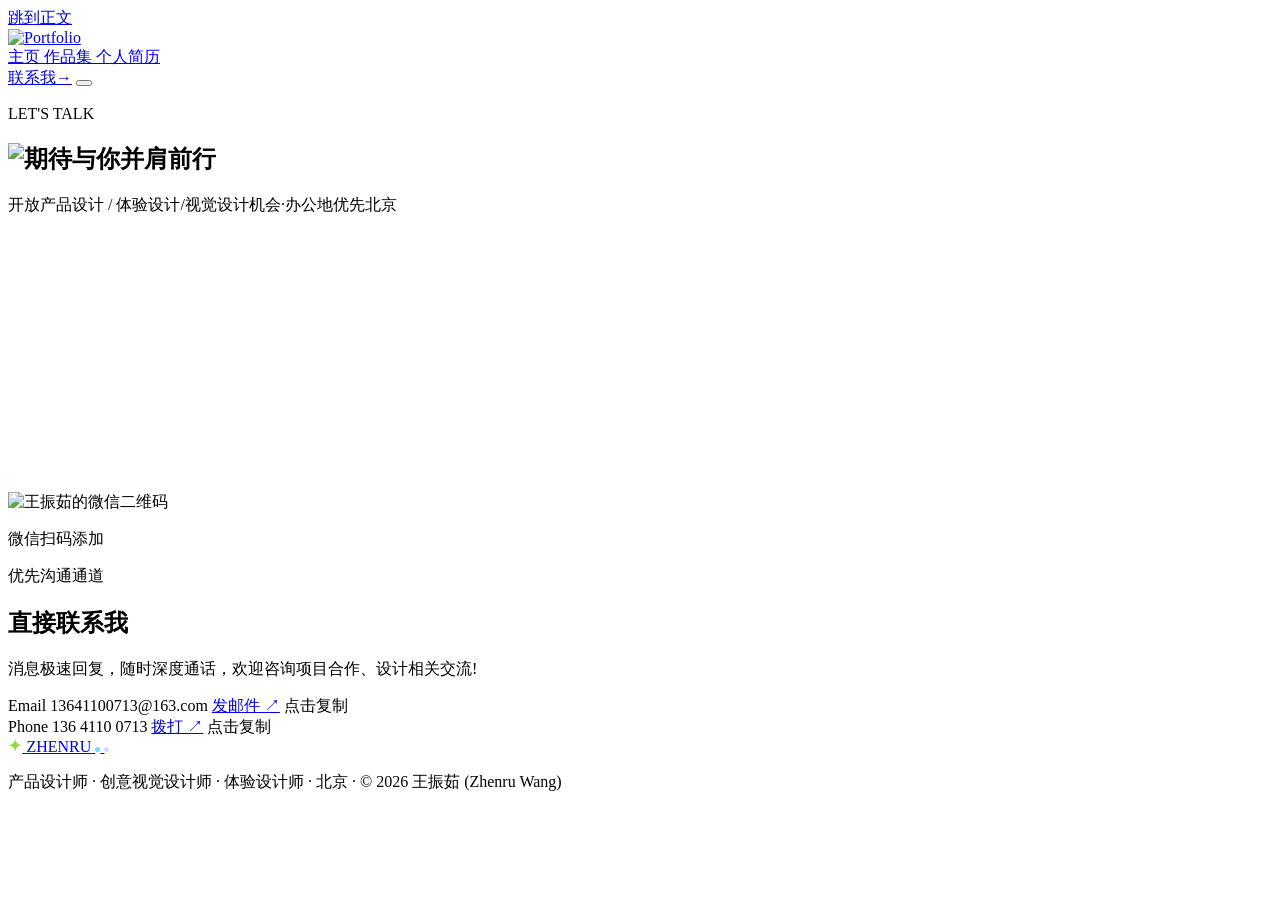
==== commit 75294cb4: "Publish the production GitHub Pages build. Replace the live static site with the verified portfolio-" ====
--- a/contact/index.html
+++ b/contact/index.html
@@ -1,2 +1 @@
-<!DOCTYPE html><html lang="zh-CN"> <head><meta charset="utf-8"><meta name="viewport" content="width=device-width, initial-scale=1"><title>联系我 · 王振茹 · 设计作品集</title><meta name="description" content="直接联系我 —— 开放产品设计 / 体验设计/视觉设计机会 · 办公地优先北京"><meta name="author" content="王振茹 (Zhenru Wang)"><meta name="theme-color" content="#0F2E2E"><link rel="canonical" href="https://example.github.io/-wzr-portfolio/contact/"><link rel="icon" type="image/svg+xml" href="../favicon.svg"><meta property="og:type" content="website"><meta property="og:locale" content="zh_CN"><meta property="og:title" content="联系我 · 王振茹 · 设计作品集"><meta property="og:description" content="直接联系我 —— 开放产品设计 / 体验设计/视觉设计机会 · 办公地优先北京"><meta property="og:url" content="https://example.github.io/-wzr-portfolio/contact/"><meta name="twitter:card" content="summary"><meta name="twitter:title" content="联系我 · 王振茹 · 设计作品集"><meta name="twitter:description" content="直接联系我 —— 开放产品设计 / 体验设计/视觉设计机会 · 办公地优先北京"><style>@font-face{font-family:'Plus Jakarta Sans';src:url('../fonts/plus-jakarta-sans-400.woff2') format('woff2');font-weight:400;font-style:normal;font-display:swap;}@font-face{font-family:'Plus Jakarta Sans';src:url('../fonts/plus-jakarta-sans-500.woff2') format('woff2');font-weight:500;font-style:normal;font-display:swap;}@font-face{font-family:'Plus Jakarta Sans';src:url('../fonts/plus-jakarta-sans-600.woff2') format('woff2');font-weight:600;font-style:normal;font-display:swap;}@font-face{font-family:'Plus Jakarta Sans';src:url('../fonts/plus-jakarta-sans-700.woff2') format('woff2');font-weight:700;font-style:normal;font-display:swap;}@font-face{font-family:'Noto Sans SC';src:url('../fonts/noto-sans-sc-400.woff2') format('woff2');font-weight:400;font-style:normal;font-display:swap;}@font-face{font-family:'Noto Sans SC';src:url('../fonts/noto-sans-sc-500.woff2') format('woff2');font-weight:500;font-style:normal;font-display:swap;}@font-face{font-family:'Noto Sans SC';src:url('../fonts/noto-sans-sc-600.woff2') format('woff2');font-weight:600;font-style:normal;font-display:swap;}@font-face{font-family:'Noto Sans SC';src:url('../fonts/noto-sans-sc-700.woff2') format('woff2');font-weight:700;font-style:normal;font-display:swap;}@font-face{font-family:'Fredoka';src:url('../fonts/fredoka-600.woff2') format('woff2');font-weight:600;font-style:normal;font-display:swap;}@font-face{font-family:'Fredoka';src:url('../fonts/fredoka-700.woff2') format('woff2');font-weight:700;font-style:normal;font-display:swap;}@font-face{font-family:'ZCOOL KuaiLe';src:url('../fonts/zcool-kuaile-400.woff2') format('woff2');font-weight:400;font-style:normal;font-display:swap;}@font-face{font-family:'Long Cang';src:url('../fonts/long-cang-400.woff2') format('woff2');font-weight:400;font-style:normal;font-display:swap;}</style><link rel="stylesheet" href="../_astro/contact.BLaqrDSW.css"></head> <body data-page="contact">  <a class="skip" href="#main">跳到正文</a> <header class="nav" id="top"> <div class="nav__inner"> <a class="nav__logo" href="../#home" aria-label="Portfolio · 回到主页"> <img src="../assets/logo-portfolio.svg" alt="Portfolio" width="169" height="46"> </a> <nav class="nav__links" aria-label="主导航"> <a href="../#home"> 主页 </a><a href="../#contents"> 作品集 </a><a href="../resume/"> 个人简历 </a> </nav> <a class="btn btn--lime nav__cta" href="../contact/"><span>联系我</span><span class="btn__arrow" aria-hidden="true">→</span></a> <button class="nav__toggle" type="button" aria-expanded="false" aria-controls="mobile-menu" aria-label="打开菜单"> <span></span><span></span> </button> </div> <div class="nav__mobile" id="mobile-menu" hidden> <a href="../#home">主页</a><a href="../#contents">作品集</a><a href="../resume/">个人简历</a> <a href="../contact/" class="nav__mobile-cta">联系我 →</a> </div> </header> <main id="main">  <section class="aurora contact contact-page" aria-labelledby="contact-title"> <div class="wrap center contact-page__head"> <p class="eyebrow eyebrow--caps">LET&#39;S TALK</p> <h1 class="lettering lettering--together lettering--cjk lettering--img"><img src="../assets/title-lets-talk.svg" alt="期待与你并肩前行" class="lettering__img" width="516" height="240" decoding="async"></h1> <p class="closing__note">开放产品设计 / 体验设计/视觉设计机会<span class="sep-dot">·</span>办公地优先北京</p> </div> <div class="wrap contact__grid"> <div class="qr-card" id="qr"> <span class="qr-card__bubble qr-card__bubble--a" aria-hidden="true"></span> <span class="qr-card__bubble qr-card__bubble--b" aria-hidden="true"></span> <span class="deco-layer" aria-hidden="true"><svg class="deco px" style="left:86%;top:5%;width:16em;height:16em;color:#ffffff;transform:rotate(0deg)" viewBox="0 0 100 100" aria-hidden="true" focusable="false">   <path d="M50 2 C54 34 66 46 98 50 C66 54 54 66 50 98 C46 66 34 54 2 50 C34 46 46 34 50 2Z" fill="currentColor"></path>    </svg></span> <div class="qr-card__code has-img"> <img src="../assets/wechat-qr.png" alt="王振茹的微信二维码" width="193" height="193" loading="lazy"> </div> <p class="qr-card__title">微信扫码添加</p> <p class="qr-card__note">优先沟通通道</p> </div> <div class="contact-card"> <h2 id="contact-title">直接联系我</h2> <p class="contact-card__desc">消息极速回复，随时深度通话，欢迎咨询项目合作、设计相关交流!</p> <div class="contact-row contact-row--email" role="button" tabindex="0" data-copy="13641100713@163.com" data-toast="已复制邮箱" aria-label="复制邮箱 13641100713@163.com"> <span class="contact-row__label">Email</span> <span class="contact-row__value">13641100713@163.com</span> <a class="contact-row__alt" href="mailto:13641100713@163.com" aria-label="用邮件 App 发邮件">发邮件 ↗</a> <span class="contact-row__hint" aria-hidden="true">点击复制</span> </div> <div class="contact-row contact-row--phone" role="button" tabindex="0" data-copy="136 4110 0713" data-toast="已复制电话" aria-label="复制电话 136 4110 0713"> <span class="contact-row__label">Phone</span> <span class="contact-row__value">136 4110 0713</span> <a class="contact-row__alt" href="tel:13641100713" aria-label="拨打电话">拨打 ↗</a> <span class="contact-row__hint" aria-hidden="true">点击复制</span> </div> </div> </div> </section>  </main> <footer class="footer"> <div class="wrap footer__inner"> <a class="footer__brand" href="#top" data-top aria-label="回到顶部"> <svg class="deco deco--inline" style="width:0.9em;height:0.9em;color:#8EDC3A;transform:rotate(0deg)" viewBox="0 0 100 100" aria-hidden="true" focusable="false">   <path d="M50 2 C54 34 66 46 98 50 C66 54 54 66 50 98 C46 66 34 54 2 50 C34 46 46 34 50 2Z" fill="currentColor"></path>    </svg> <span>ZHENRU</span> <svg class="deco deco--inline" style="width:0.32em;height:0.32em;color:#6FE0F0;transform:rotate(0deg)" viewBox="0 0 100 100" aria-hidden="true" focusable="false">      <circle cx="50" cy="50" r="50" fill="currentColor"></circle> </svg> <svg class="deco deco--inline" style="width:0.32em;height:0.32em;color:#C6E0FF;transform:rotate(0deg)" viewBox="0 0 100 100" aria-hidden="true" focusable="false">      <circle cx="50" cy="50" r="50" fill="currentColor"></circle> </svg> </a> <p class="footer__roles">产品设计师 · 创意视觉设计师 · 体验设计师 · 北京 · © 2026 王振茹 (Zhenru Wang)</p> </div> </footer> <div class="toast" role="status" aria-live="polite" hidden>即将上线，敬请期待 ✦</div> <script type="module" src="../_astro/Page.astro_astro_type_script_index_0_lang.DzHEGkLb.js"></script>  <script data-goatcounter="https://zhenru.goatcounter.com/count"
-        async src="//gc.zgo.at/count.js"></script></body></html>+<!DOCTYPE html><html lang="zh-CN"> <head><meta charset="utf-8"><meta name="viewport" content="width=device-width, initial-scale=1"><title>联系我 · 王振茹 · 设计作品集</title><meta name="description" content="直接联系我 —— 开放产品设计 / 体验设计/视觉设计机会 · 办公地优先北京"><meta name="author" content="王振茹 (Zhenru Wang)"><meta name="theme-color" content="#0F2E2E"><link rel="canonical" href="https://zhenruwang0713.github.io/-wzr-portfolio/contact/"><link rel="icon" type="image/svg+xml" href="/-wzr-portfolio/favicon.svg"><meta property="og:type" content="website"><meta property="og:locale" content="zh_CN"><meta property="og:title" content="联系我 · 王振茹 · 设计作品集"><meta property="og:description" content="直接联系我 —— 开放产品设计 / 体验设计/视觉设计机会 · 办公地优先北京"><meta property="og:url" content="https://zhenruwang0713.github.io/-wzr-portfolio/contact/"><meta name="twitter:card" content="summary"><meta name="twitter:title" content="联系我 · 王振茹 · 设计作品集"><meta name="twitter:description" content="直接联系我 —— 开放产品设计 / 体验设计/视觉设计机会 · 办公地优先北京"><script>document.documentElement.classList.add('page-enter');</script><style>@font-face{font-family:'Plus Jakarta Sans';src:url('/-wzr-portfolio/fonts/plus-jakarta-sans-400.woff2') format('woff2');font-weight:400;font-style:normal;font-display:swap;}@font-face{font-family:'Plus Jakarta Sans';src:url('/-wzr-portfolio/fonts/plus-jakarta-sans-500.woff2') format('woff2');font-weight:500;font-style:normal;font-display:swap;}@font-face{font-family:'Plus Jakarta Sans';src:url('/-wzr-portfolio/fonts/plus-jakarta-sans-600.woff2') format('woff2');font-weight:600;font-style:normal;font-display:swap;}@font-face{font-family:'Plus Jakarta Sans';src:url('/-wzr-portfolio/fonts/plus-jakarta-sans-700.woff2') format('woff2');font-weight:700;font-style:normal;font-display:swap;}@font-face{font-family:'Noto Sans SC';src:url('/-wzr-portfolio/fonts/noto-sans-sc-400.woff2') format('woff2');font-weight:400;font-style:normal;font-display:swap;}@font-face{font-family:'Noto Sans SC';src:url('/-wzr-portfolio/fonts/noto-sans-sc-500.woff2') format('woff2');font-weight:500;font-style:normal;font-display:swap;}@font-face{font-family:'Noto Sans SC';src:url('/-wzr-portfolio/fonts/noto-sans-sc-600.woff2') format('woff2');font-weight:600;font-style:normal;font-display:swap;}@font-face{font-family:'Noto Sans SC';src:url('/-wzr-portfolio/fonts/noto-sans-sc-700.woff2') format('woff2');font-weight:700;font-style:normal;font-display:swap;}@font-face{font-family:'Fredoka';src:url('/-wzr-portfolio/fonts/fredoka-600.woff2') format('woff2');font-weight:600;font-style:normal;font-display:swap;}@font-face{font-family:'Fredoka';src:url('/-wzr-portfolio/fonts/fredoka-700.woff2') format('woff2');font-weight:700;font-style:normal;font-display:swap;}@font-face{font-family:'ZCOOL KuaiLe';src:url('/-wzr-portfolio/fonts/zcool-kuaile-400.woff2') format('woff2');font-weight:400;font-style:normal;font-display:swap;}@font-face{font-family:'Long Cang';src:url('/-wzr-portfolio/fonts/long-cang-400.woff2') format('woff2');font-weight:400;font-style:normal;font-display:swap;}</style><link rel="stylesheet" href="/-wzr-portfolio/_astro/contact.ChCGBh_c.css"></head> <body data-page="contact">  <a class="skip" href="#main">跳到正文</a> <header class="nav" id="top"> <div class="nav__inner"> <a class="nav__logo" href="/-wzr-portfolio/#home" aria-label="Portfolio · 回到主页"> <img src="/-wzr-portfolio/assets/logo-portfolio.svg" alt="Portfolio" width="169" height="46"> </a> <nav class="nav__links" aria-label="主导航"> <a href="/-wzr-portfolio/#home"> 主页 </a><a href="/-wzr-portfolio/#contents"> 作品集 </a><a href="/-wzr-portfolio/resume/"> 个人简历 </a> </nav> <a class="btn btn--lime nav__cta" href="/-wzr-portfolio/contact/"><span>联系我</span><span class="btn__arrow" aria-hidden="true">→</span></a> <button class="nav__toggle" type="button" aria-expanded="false" aria-controls="mobile-menu" aria-label="打开菜单"> <span></span><span></span> </button> </div> <div class="nav__mobile" id="mobile-menu" hidden> <a href="/-wzr-portfolio/#home">主页</a><a href="/-wzr-portfolio/#contents">作品集</a><a href="/-wzr-portfolio/resume/">个人简历</a> <a href="/-wzr-portfolio/contact/" class="nav__mobile-cta">联系我 →</a> </div> </header> <main id="main">  <section class="aurora contact contact-page" aria-labelledby="contact-title"> <div class="wrap center contact-page__head"> <p class="eyebrow eyebrow--caps">LET&#39;S TALK</p> <h1 class="lettering lettering--together lettering--cjk lettering--img"><img src="/-wzr-portfolio/assets/title-lets-talk.svg" alt="期待与你并肩前行" class="lettering__img" width="516" height="240" decoding="async"></h1> <p class="closing__note">开放产品设计 / 体验设计/视觉设计机会<span class="sep-dot">·</span>办公地优先北京</p> </div> <div class="wrap contact__grid"> <div class="qr-card" id="qr"> <span class="qr-card__bubble qr-card__bubble--a" aria-hidden="true"></span> <span class="qr-card__bubble qr-card__bubble--b" aria-hidden="true"></span> <span class="deco-layer" aria-hidden="true"><svg class="deco px" style="left:86%;top:5%;width:16em;height:16em;color:#ffffff;transform:rotate(0deg)" viewBox="0 0 100 100" aria-hidden="true" focusable="false">   <path d="M50 2 C54 34 66 46 98 50 C66 54 54 66 50 98 C46 66 34 54 2 50 C34 46 46 34 50 2Z" fill="currentColor"></path>    </svg></span> <div class="qr-card__code has-img"> <img src="/-wzr-portfolio/assets/wechat-qr.png" alt="王振茹的微信二维码" width="193" height="193" loading="lazy"> </div> <p class="qr-card__title">微信扫码添加</p> <p class="qr-card__note">优先沟通通道</p> </div> <div class="contact-card"> <h2 id="contact-title">直接联系我</h2> <p class="contact-card__desc">消息极速回复，随时深度通话，欢迎咨询项目合作、设计相关交流!</p> <div class="contact-row contact-row--email" role="button" tabindex="0" data-copy="13641100713@163.com" data-toast="已复制邮箱" aria-label="复制邮箱 13641100713@163.com"> <span class="contact-row__label">Email</span> <span class="contact-row__value">13641100713@163.com</span> <a class="contact-row__alt" href="mailto:13641100713@163.com" aria-label="用邮件 App 发邮件">发邮件 ↗</a> <span class="contact-row__hint" aria-hidden="true">点击复制</span> </div> <div class="contact-row contact-row--phone" role="button" tabindex="0" data-copy="136 4110 0713" data-toast="已复制电话" aria-label="复制电话 136 4110 0713"> <span class="contact-row__label">Phone</span> <span class="contact-row__value">136 4110 0713</span> <a class="contact-row__alt" href="tel:13641100713" aria-label="拨打电话">拨打 ↗</a> <span class="contact-row__hint" aria-hidden="true">点击复制</span> </div> </div> </div> </section>  </main> <footer class="footer"> <div class="wrap footer__inner"> <a class="footer__brand" href="#top" data-top aria-label="回到顶部"> <svg class="deco deco--inline" style="width:0.9em;height:0.9em;color:#8EDC3A;transform:rotate(0deg)" viewBox="0 0 100 100" aria-hidden="true" focusable="false">   <path d="M50 2 C54 34 66 46 98 50 C66 54 54 66 50 98 C46 66 34 54 2 50 C34 46 46 34 50 2Z" fill="currentColor"></path>    </svg> <span>ZHENRU</span> <svg class="deco deco--inline" style="width:0.32em;height:0.32em;color:#6FE0F0;transform:rotate(0deg)" viewBox="0 0 100 100" aria-hidden="true" focusable="false">      <circle cx="50" cy="50" r="50" fill="currentColor"></circle> </svg> <svg class="deco deco--inline" style="width:0.32em;height:0.32em;color:#C6E0FF;transform:rotate(0deg)" viewBox="0 0 100 100" aria-hidden="true" focusable="false">      <circle cx="50" cy="50" r="50" fill="currentColor"></circle> </svg> </a> <p class="footer__roles">产品设计师 · 创意视觉设计师 · 体验设计师 · 北京 · © 2026 王振茹 (Zhenru Wang)</p> </div> </footer> <div class="toast" role="status" aria-live="polite" hidden>即将上线，敬请期待 ✦</div> <script type="module" src="/-wzr-portfolio/_astro/Page.astro_astro_type_script_index_0_lang.nS6Xa-9h.js"></script>  </body></html>
